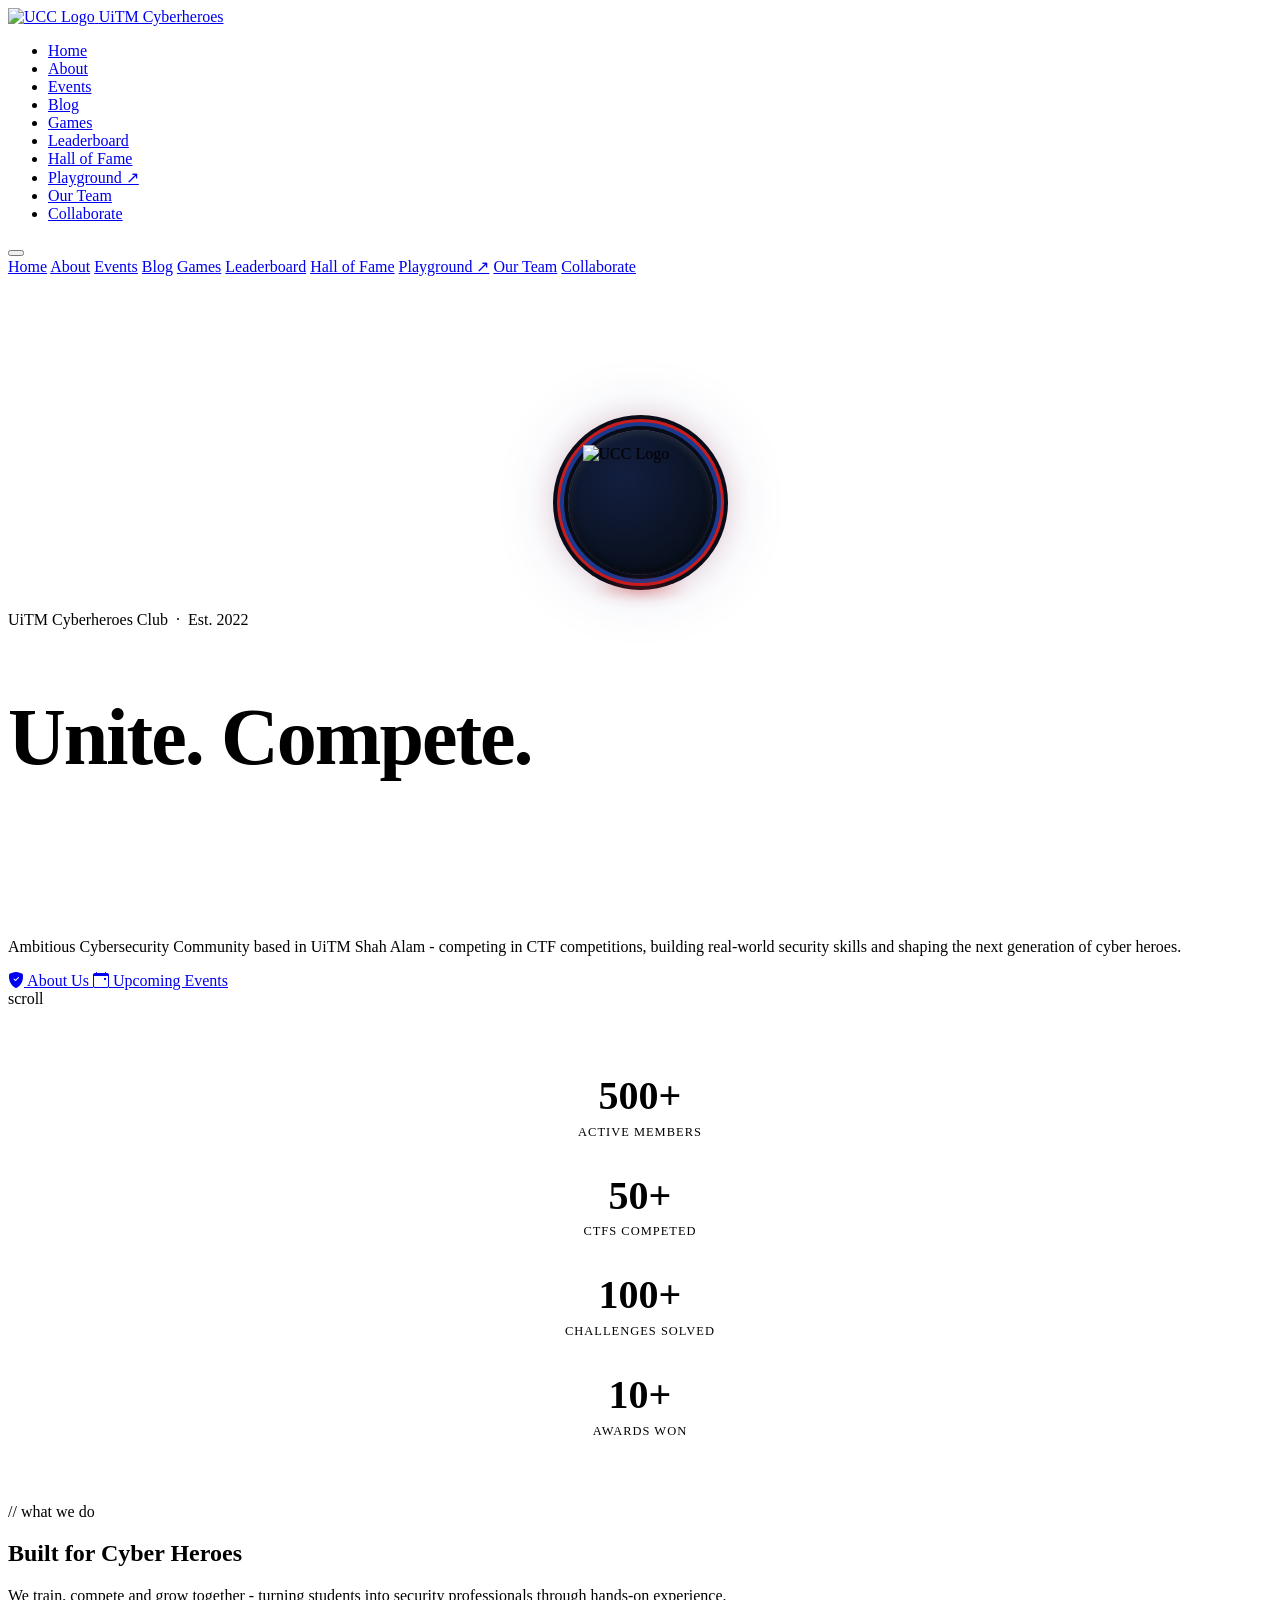
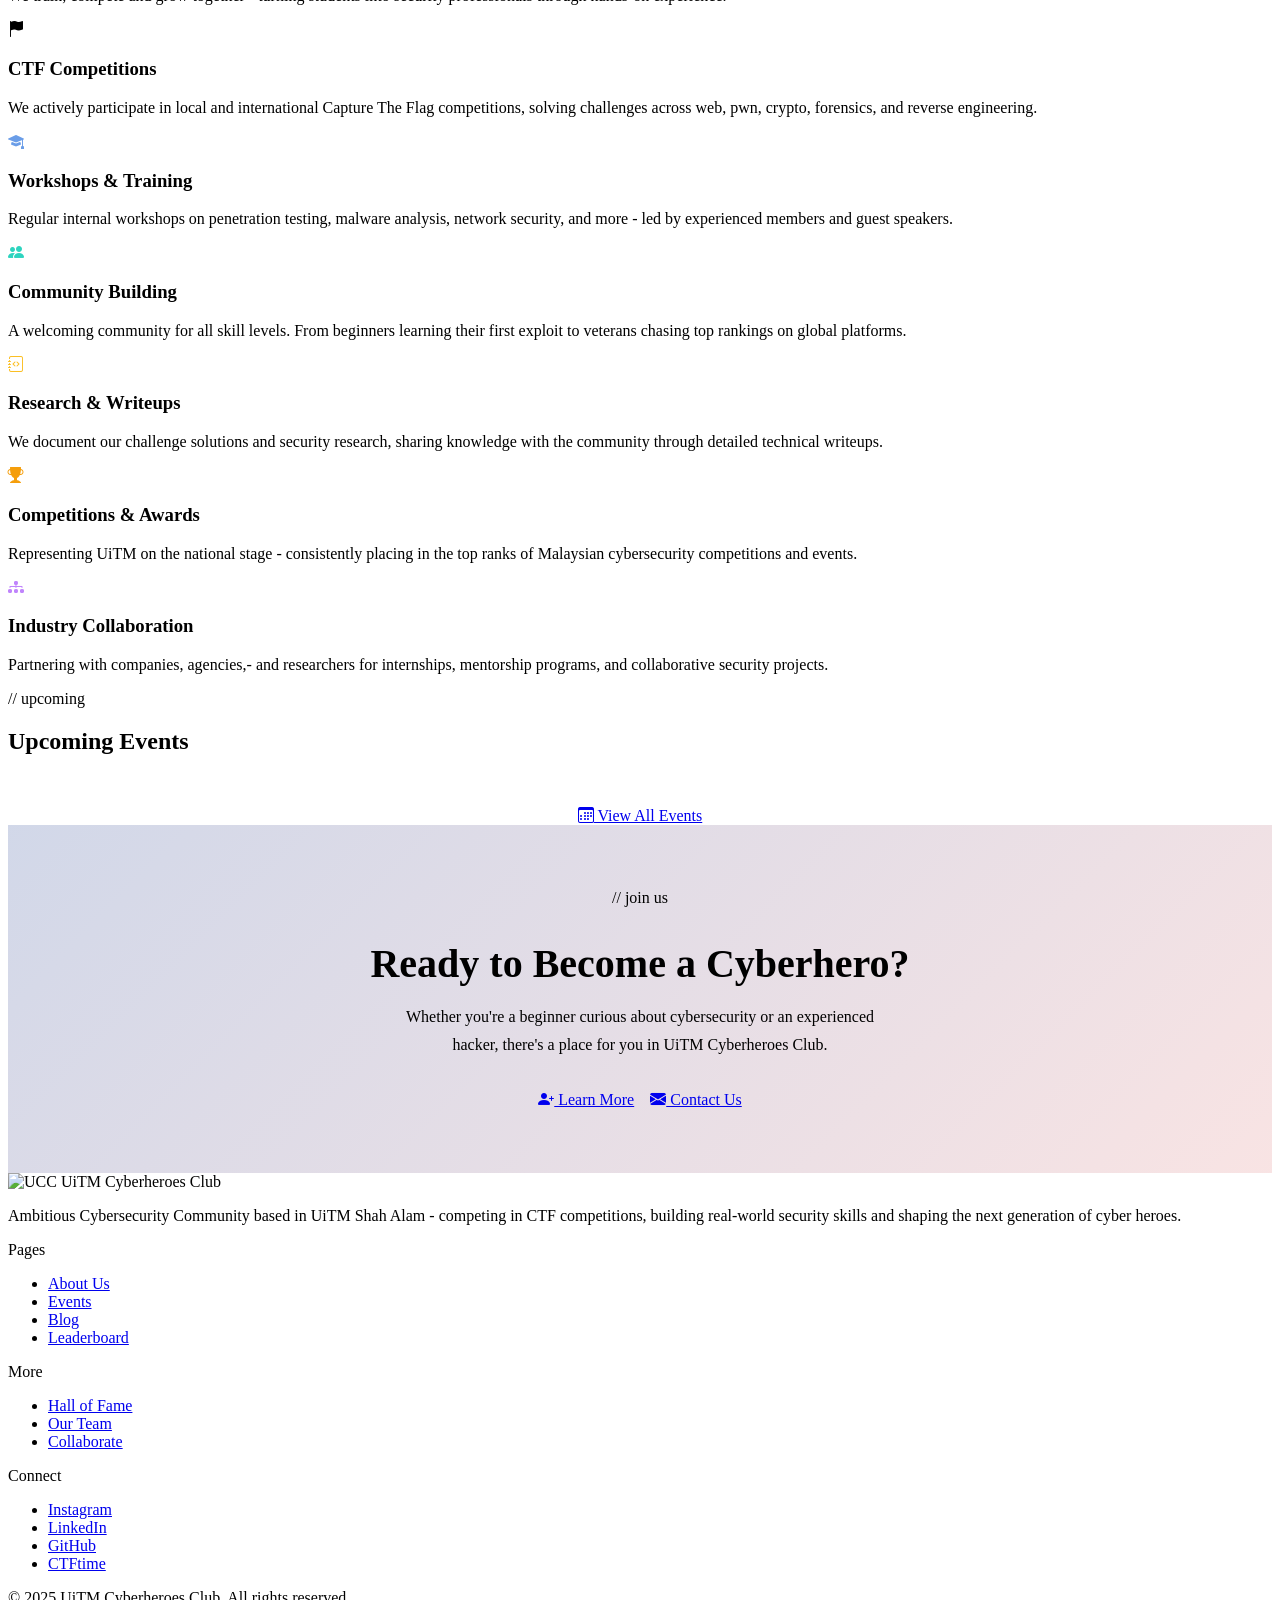
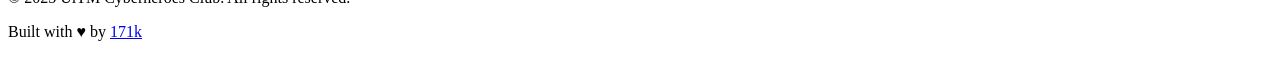
==== index.html @ 69fd8a37 "Add files via upload" ====
<!DOCTYPE html>
<html lang="en">
<head>
  <meta charset="UTF-8" />
  <meta name="viewport" content="width=device-width, initial-scale=1.0" />
  <title>UiTM Cyberheroes Club</title>
  <meta name="description" content="UiTM Cyberheroes Club — Malaysia's elite student cybersecurity team. CTF competitions, security research, and community." />
  <link rel="icon" href="assets/logo.png" />
  <link rel="stylesheet" href="css/style.css" />
  <link rel="stylesheet" href="https://cdn.jsdelivr.net/npm/bootstrap-icons@1.11.3/font/bootstrap-icons.min.css" />
  <style>
    /* ===== COIN LOGO ===== */
    .hero-coin-wrap {
      position: relative;
      width: 145px;
      height: 145px;
      margin: 0 auto 2.25rem;
      /* Low perspective = strong squish at the sides, like a real spinning coin */
      perspective: 380px;
    }
    .hero-coin {
      width: 100%;
      height: 100%;
      position: relative;
      transform-style: preserve-3d;
      animation: coinFlip 4.2s ease-in-out infinite;
    }

    /* shared face base */
    .hero-coin-front,
    .hero-coin-back {
      position: absolute;
      inset: 0;
      border-radius: 50%;
      backface-visibility: hidden;
      display: flex;
      align-items: center;
      justify-content: center;
      /* layered rim: dark gap → navy band → red accent → outer glow */
      box-shadow:
        0 0 0 4px  #070c18,
        0 0 0 8px  #1b3a8f,
        0 0 0 11px #c91c1c,
        0 0 0 15px #070c18,
        0 0 36px rgba(201,28,28,.45),
        0 0 70px rgba(27,58,143,.25),
        inset 0  3px  8px rgba(255,255,255,.12),
        inset 0 -3px  8px rgba(0,0,0,.6);
    }

    /* FRONT: dark face with logo */
    .hero-coin-front {
      background: radial-gradient(circle at 38% 32%, #131f40, #050a10);
    }
    .hero-coin-front img {
      width: 80%;
      height: 80%;
      object-fit: contain;
    }

    /* BACK: blank dark steel */
    .hero-coin-back {
      transform: rotateY(180deg);
      background:
        radial-gradient(ellipse at 35% 28%, rgba(255,255,255,.06) 0%, transparent 55%),
        radial-gradient(circle at 50% 50%, #0c1830, #040710);
    }
    /* Concentric groove rings — classic blank-coin look */
    .hero-coin-back::before {
      content: '';
      position: absolute;
      inset: 16%;
      border-radius: 50%;
      border: 1px solid rgba(255,255,255,.055);
      box-shadow:
        0 0 0 9px  rgba(255,255,255,.03),
        0 0 0 18px rgba(255,255,255,.02),
        0 0 0 27px rgba(255,255,255,.012);
      pointer-events: none;
    }
    /* Very faint UCC stamp */
    .hero-coin-back::after {
      content: 'UCC';
      font-family: var(--font-head);
      font-size: 1.6rem;
      font-weight: 900;
      letter-spacing: 5px;
      color: rgba(255,255,255,.065);
      position: relative;
      z-index: 1;
      text-indent: 5px;
    }

    /* Floor glow shadow */
    .hero-coin-glow {
      position: absolute;
      bottom: -22px;
      left: 50%;
      transform: translateX(-50%);
      width: 100px;
      height: 18px;
      border-radius: 50%;
      background: radial-gradient(ellipse, rgba(201,28,28,.5) 0%, transparent 70%);
      filter: blur(6px);
      animation: glowPulse 4.2s ease-in-out infinite;
    }

    /* Pause on front, spin to back, pause, spin back */
    @keyframes coinFlip {
      0%   { transform: rotateY(0deg);   }
      18%  { transform: rotateY(0deg);   }
      46%  { transform: rotateY(180deg); }
      64%  { transform: rotateY(180deg); }
      92%  { transform: rotateY(360deg); }
      100% { transform: rotateY(360deg); }
    }
    @keyframes glowPulse {
      0%,18%,64%,100% { opacity:.5; transform: translateX(-50%) scaleX(1);  }
      46%             { opacity:.9; transform: translateX(-50%) scaleX(1.5); }
    }

    /* ===== STYLED HEADLINE ===== */
    .hero-title {
      font-size: clamp(2.6rem, 7vw, 5rem) !important;
      letter-spacing: -2px !important;
      line-height: 1.05 !important;
    }
    .hero-word {
      display: inline-block;
      opacity: 0;
      animation: wordReveal .6s cubic-bezier(.22,.61,.36,1) forwards;
    }
    .hero-word-1 { animation-delay: .15s; }
    .hero-word-2 { animation-delay: .35s; }
    .hero-word-3 { animation-delay: .55s; font-size: 110%; }

    @keyframes wordReveal {
      from { opacity:0; transform: translateY(24px) skewX(-6deg); }
      to   { opacity:1; transform: translateY(0)    skewX(0deg); }
    }
    .hero-dot {
      color: var(--red-bright);
      -webkit-text-fill-color: var(--red-bright);
      font-weight: 900;
    }
    /* the dot on the gradient word needs special treatment */
    .hero-word-3 {
      background: linear-gradient(135deg, #6a9de8 0%, var(--red-bright) 100%);
      -webkit-background-clip: text;
      -webkit-text-fill-color: transparent;
      background-clip: text;
    }
    .hero-dot-grad {
      background: var(--red-bright);
      -webkit-background-clip: text;
      -webkit-text-fill-color: transparent;
      background-clip: text;
    }
    /* subtle glow behind big word */
    .hero-word-3::after {
      content: 'Captivate.';
      position: absolute;
      inset: 0;
      background: inherit;
      -webkit-background-clip: text;
      background-clip: text;
      -webkit-text-fill-color: transparent;
      filter: blur(18px);
      opacity: .45;
      z-index: -1;
    }
    .hero-word-3 { position: relative; }
  </style>
</head>
<body>

<!-- ===== NAVBAR ===== -->
<nav class="navbar">
  <a href="index.html" class="nav-brand">
    <img src="assets/logo.png" alt="UCC Logo" />
    <span class="nav-brand-text">UiTM Cyberheroes</span>
  </a>
  <ul class="nav-links">
    <li><a href="index.html" class="active">Home</a></li>
    <li><a href="about.html">About</a></li>
    <li><a href="events.html">Events</a></li>
    <li><a href="blog.html">Blog</a></li>
    <li><a href="games.html">Games</a></li>
    <li><a href="leaderboard.html">Leaderboard</a></li>
    <li><a href="hall-of-fame.html">Hall of Fame</a></li>
      <li><a href="https://awan.uitm.edu.my/ctf/" target="_blank" rel="noopener">Playground ↗</a></li>
    <li><a href="org-chart.html">Our Team</a></li>
    <li><a href="media.html" class="nav-cta">Collaborate</a></li>
  </ul>
  <button class="hamburger" aria-label="Menu">
    <span></span><span></span><span></span>
  </button>
</nav>

<!-- Mobile Nav -->
<div class="mobile-nav">
  <a href="index.html">Home</a>
  <a href="about.html">About</a>
  <a href="events.html">Events</a>
  <a href="blog.html">Blog</a>
  <a href="games.html">Games</a>
  <a href="leaderboard.html">Leaderboard</a>
  <a href="hall-of-fame.html">Hall of Fame</a>
  <a href="https://awan.uitm.edu.my/ctf/" target="_blank" rel="noopener">Playground ↗</a>
  <a href="org-chart.html">Our Team</a>
  <a href="media.html">Collaborate</a>
</div>

<!-- ===== HERO ===== -->
<div class="page-wrapper">
<section class="hero">
  <canvas id="hero-canvas"></canvas>
  <div class="hero-overlay"></div>
  <div class="hero-content">

    <!-- Coin / badge logo -->
    <div class="hero-coin-wrap">
      <div class="hero-coin">
        <div class="hero-coin-front">
          <img src="assets/logo.png" alt="UCC Logo" />
        </div>
        <div class="hero-coin-back"></div>
      </div>
      <div class="hero-coin-glow"></div>
    </div>

    <div class="hero-badge">
      <span class="hero-badge-dot"></span>
      UiTM Cyberheroes Club &nbsp;·&nbsp; Est. 2022
    </div>

    <!-- Styled headline -->
    <h1 class="hero-title">
      <span class="hero-word hero-word-1">Unite<span class="hero-dot">.</span></span>
      <span class="hero-word hero-word-2">Compete<span class="hero-dot">.</span></span><br>
      <span class="hero-word hero-word-3 grad-text">Captivate<span class="hero-dot hero-dot-grad">.</span></span>
    </h1>
    <p class="hero-sub">
      Ambitious Cybersecurity Community based in UiTM Shah Alam -
      competing in CTF competitions, building real-world security skills and shaping the next generation of cyber heroes.
    </p>
    <div class="hero-actions">
      <a href="about.html" class="btn btn-primary">
        <i class="bi bi-shield-fill-check"></i> About Us
      </a>
      <a href="events.html" class="btn btn-outline">
        <i class="bi bi-calendar-event"></i> Upcoming Events
      </a>
    </div>
  </div>
  <div class="hero-scroll">
    <span>scroll</span>
    <div class="scroll-arrow"></div>
  </div>
</section>

<!-- ===== QUICK STATS ===== -->
<section style="padding: 3rem 0; background: var(--bg-secondary); border-top: 1px solid var(--border); border-bottom: 1px solid var(--border);">
  <div class="container">
    <div class="grid-4">
      <div style="text-align:center; padding: 1rem;">
        <div style="font-size:2.5rem; font-weight:900; font-family:var(--font-head); color:var(--red-bright);" id="stat-members">500+</div>
        <div style="font-size:.78rem; color:var(--text-muted); font-family:var(--font-mono); letter-spacing:1px; text-transform:uppercase; margin-top:.35rem;">Active Members</div>
      </div>
      <div style="text-align:center; padding: 1rem; border-left: 1px solid var(--border);">
        <div style="font-size:2.5rem; font-weight:900; font-family:var(--font-head); color:var(--red-bright);">50+</div>
        <div style="font-size:.78rem; color:var(--text-muted); font-family:var(--font-mono); letter-spacing:1px; text-transform:uppercase; margin-top:.35rem;">CTFs Competed</div>
      </div>
      <div style="text-align:center; padding: 1rem; border-left: 1px solid var(--border);">
        <div style="font-size:2.5rem; font-weight:900; font-family:var(--font-head); color:var(--red-bright);">100+</div>
        <div style="font-size:.78rem; color:var(--text-muted); font-family:var(--font-mono); letter-spacing:1px; text-transform:uppercase; margin-top:.35rem;">Challenges Solved</div>
      </div>
      <div style="text-align:center; padding: 1rem; border-left: 1px solid var(--border);">
        <div style="font-size:2.5rem; font-weight:900; font-family:var(--font-head); color:var(--red-bright);">10+</div>
        <div style="font-size:.78rem; color:var(--text-muted); font-family:var(--font-mono); letter-spacing:1px; text-transform:uppercase; margin-top:.35rem;">Awards Won</div>
      </div>
    </div>
  </div>
</section>

<!-- ===== WHAT WE DO ===== -->
<section>
  <div class="container">
    <div class="section-header">
      <span class="section-tag">// what we do</span>
      <div class="divider"><div class="divider-dot"></div></div>
      <h2 class="section-title">Built for Cyber Heroes</h2>
      <p class="section-desc">We train, compete and grow together - turning students into security professionals through hands-on experience.</p>
    </div>
    <div class="grid-3">
      <div class="card">
        <div class="card-icon"><i class="bi bi-flag-fill" style="color:var(--red-bright)"></i></div>
        <h3 class="card-title">CTF Competitions</h3>
        <p class="card-desc">We actively participate in local and international Capture The Flag competitions, solving challenges across web, pwn, crypto, forensics, and reverse engineering.</p>
      </div>
      <div class="card">
        <div class="card-icon"><i class="bi bi-mortarboard-fill" style="color:#6a9de8"></i></div>
        <h3 class="card-title">Workshops & Training</h3>
        <p class="card-desc">Regular internal workshops on penetration testing, malware analysis, network security, and more - led by experienced members and guest speakers.</p>
      </div>
      <div class="card">
        <div class="card-icon"><i class="bi bi-people-fill" style="color:#2dd4bf"></i></div>
        <h3 class="card-title">Community Building</h3>
        <p class="card-desc">A welcoming community for all skill levels. From beginners learning their first exploit to veterans chasing top rankings on global platforms.</p>
      </div>
      <div class="card">
        <div class="card-icon"><i class="bi bi-journal-code" style="color:#fbbf24"></i></div>
        <h3 class="card-title">Research & Writeups</h3>
        <p class="card-desc">We document our challenge solutions and security research, sharing knowledge with the community through detailed technical writeups.</p>
      </div>
      <div class="card">
        <div class="card-icon"><i class="bi bi-trophy-fill" style="color:#f59e0b"></i></div>
        <h3 class="card-title">Competitions & Awards</h3>
        <p class="card-desc">Representing UiTM on the national stage - consistently placing in the top ranks of Malaysian cybersecurity competitions and events.</p>
      </div>
      <div class="card">
        <div class="card-icon"><i class="bi bi-diagram-3-fill" style="color:#c084fc"></i></div>
        <h3 class="card-title">Industry Collaboration</h3>
        <p class="card-desc">Partnering with companies, agencies,- and researchers for internships, mentorship programs, and collaborative security projects.</p>
      </div>
    </div>
  </div>
</section>

<!-- ===== UPCOMING EVENTS PREVIEW ===== -->
<section style="background: var(--bg-secondary); border-top: 1px solid var(--border); border-bottom: 1px solid var(--border);">
  <div class="container">
    <div class="section-header">
      <span class="section-tag">// upcoming</span>
      <div class="divider"><div class="divider-dot"></div></div>
      <h2 class="section-title">Upcoming Events</h2>
    </div>
    <div style="display:flex; flex-direction:column; gap:1rem; max-width:820px; margin:0 auto;"
         id="events-preview"></div>
    <div style="text-align:center; margin-top:2rem;">
      <a href="events.html" class="btn btn-primary"><i class="bi bi-calendar3"></i> View All Events</a>
    </div>
  </div>
</section>

<!-- ===== CTA ===== -->
<section>
  <div class="container">
    <div style="background: linear-gradient(135deg, rgba(27,58,143,.2), rgba(201,28,28,.12)); border: 1px solid var(--border-red); border-radius: var(--radius-xl); padding: 4rem 2rem; text-align:center;">
      <div class="section-tag" style="margin-bottom:.75rem;">// join us</div>
      <h2 style="font-size:clamp(1.75rem,4vw,2.5rem); margin-bottom:1rem;">Ready to Become a Cyberhero?</h2>
      <p style="color:var(--text-secondary); max-width:500px; margin:0 auto 2rem; line-height:1.75;">
        Whether you're a beginner curious about cybersecurity or an experienced hacker, there's a place for you in UiTM Cyberheroes Club.
      </p>
      <div style="display:flex; gap:1rem; justify-content:center; flex-wrap:wrap;">
        <a href="about.html" class="btn btn-primary"><i class="bi bi-person-plus-fill"></i> Learn More</a>
        <a href="media.html" class="btn btn-outline"><i class="bi bi-envelope-fill"></i> Contact Us</a>
      </div>
    </div>
  </div>
</section>

</div><!-- /page-wrapper -->

<!-- ===== FOOTER ===== -->
<footer>
  <div class="container">
    <div class="footer-grid">
      <div>
        <div class="footer-brand">
          <img src="assets/logo.png" alt="UCC" />
          <span class="footer-brand-name">UiTM Cyberheroes Club</span>
        </div>
        <p class="footer-desc">Ambitious Cybersecurity Community based in UiTM Shah Alam - competing in CTF competitions, building real-world security skills and shaping the next generation of cyber heroes.</p>
      </div>
      <div>
        <div class="footer-h">Pages</div>
        <ul class="footer-nav">
          <li><a href="about.html">About Us</a></li>
          <li><a href="events.html">Events</a></li>
          <li><a href="blog.html">Blog</a></li>
          <li><a href="leaderboard.html">Leaderboard</a></li>
        </ul>
      </div>
      <div>
        <div class="footer-h">More</div>
        <ul class="footer-nav">
          <li><a href="hall-of-fame.html">Hall of Fame</a></li>
          <li><a href="org-chart.html">Our Team</a></li>
          <li><a href="media.html">Collaborate</a></li>
        </ul>
      </div>
      <div>
        <div class="footer-h">Connect</div>
        <ul class="footer-nav">
          <li><a href="https://www.instagram.com/cyberheroesofficial?igsh=MXd0aGQ4bGE3NW42dQ==" target="_blank" rel="noopener">Instagram</a></li>
          <li><a href="https://www.linkedin.com/in/uitm-cyberheroes-club-ucc-b5a6482bb/" target="_blank" rel="noopener">LinkedIn</a></li>
          <li><a href="https://github.com/officialcyberheroes" target="_blank" rel="noopener">GitHub</a></li>
          <li><a href="https://ctftime.org/team/283021" target="_blank" rel="noopener">CTFtime</a></li>
        </ul>
      </div>
    </div>
    <div class="footer-bottom">
      <p>&copy; 2025 UiTM Cyberheroes Club. All rights reserved.</p>
      <p>Built with <span class="text-red">♥</span> by <a href="org-chart.html">171k</a></p>
    </div>
  </div>
</footer>

<script src="js/main.js"></script>
</body>
</html>
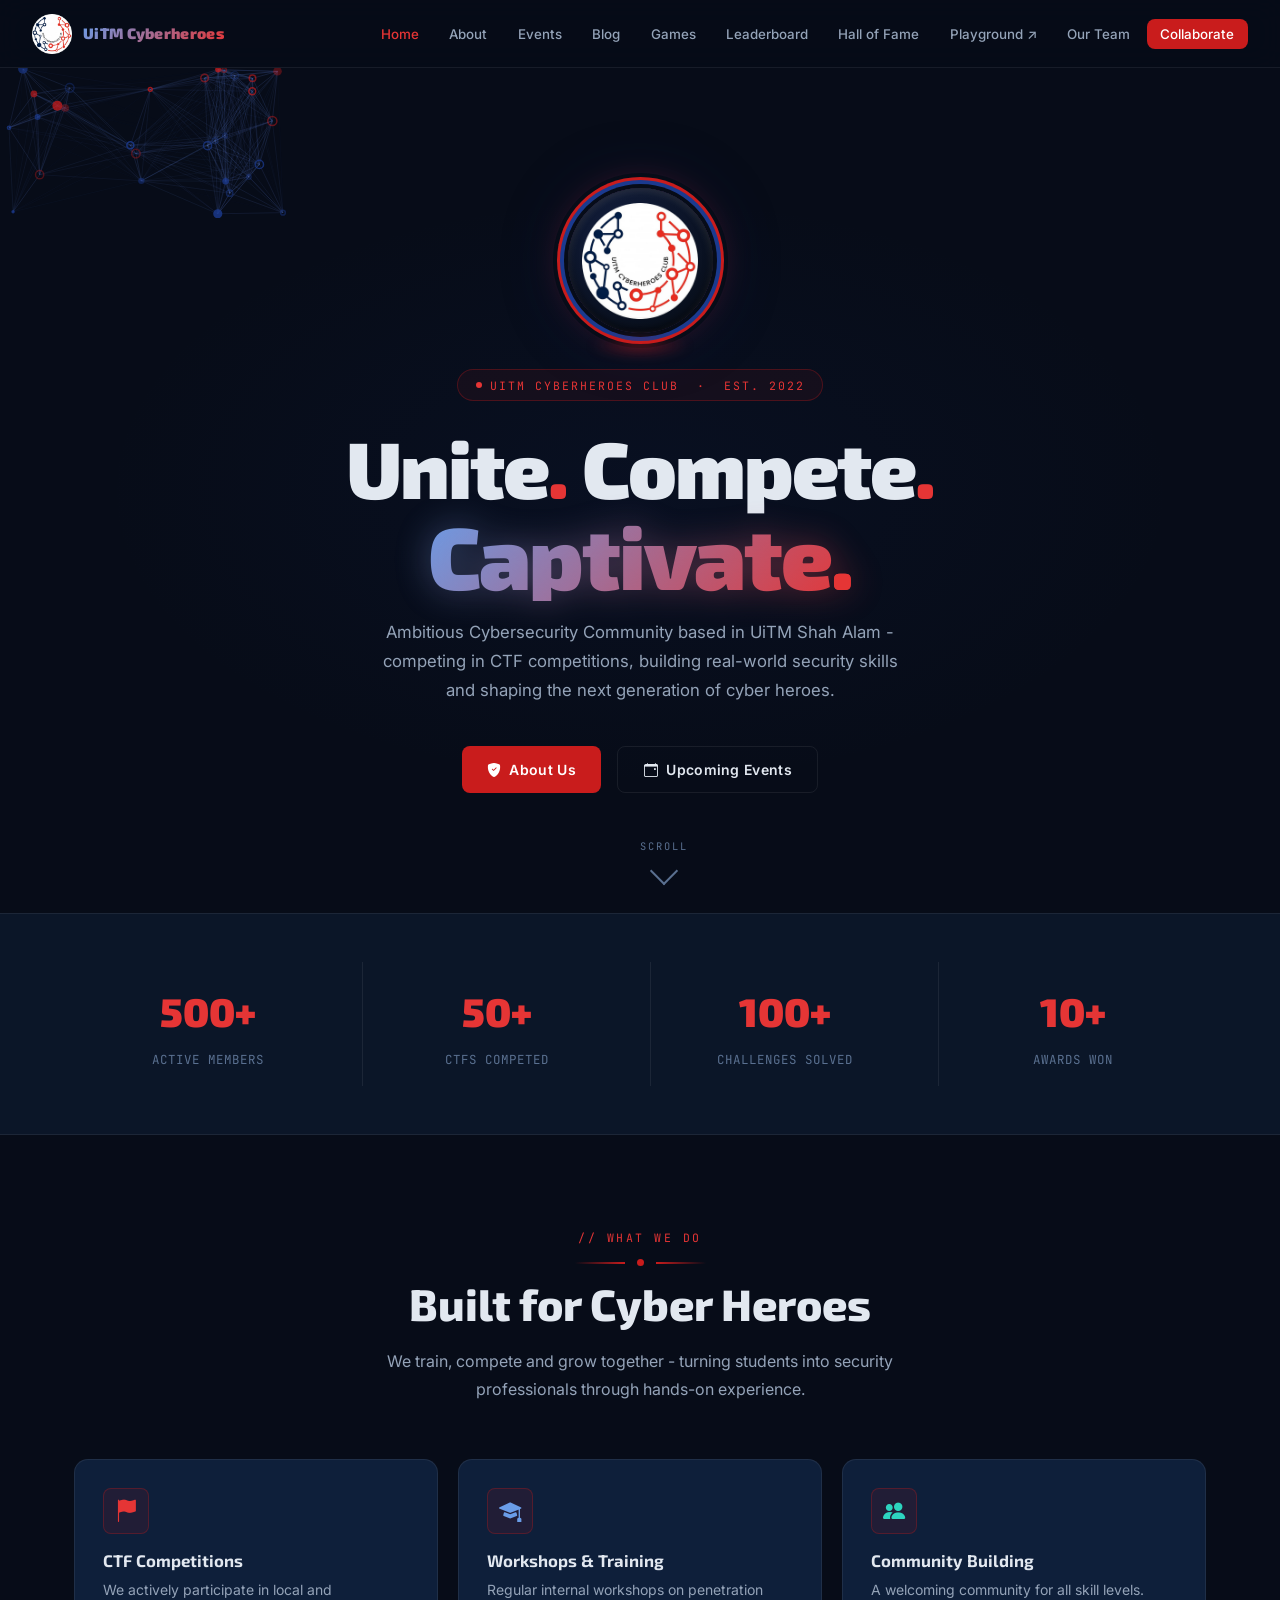
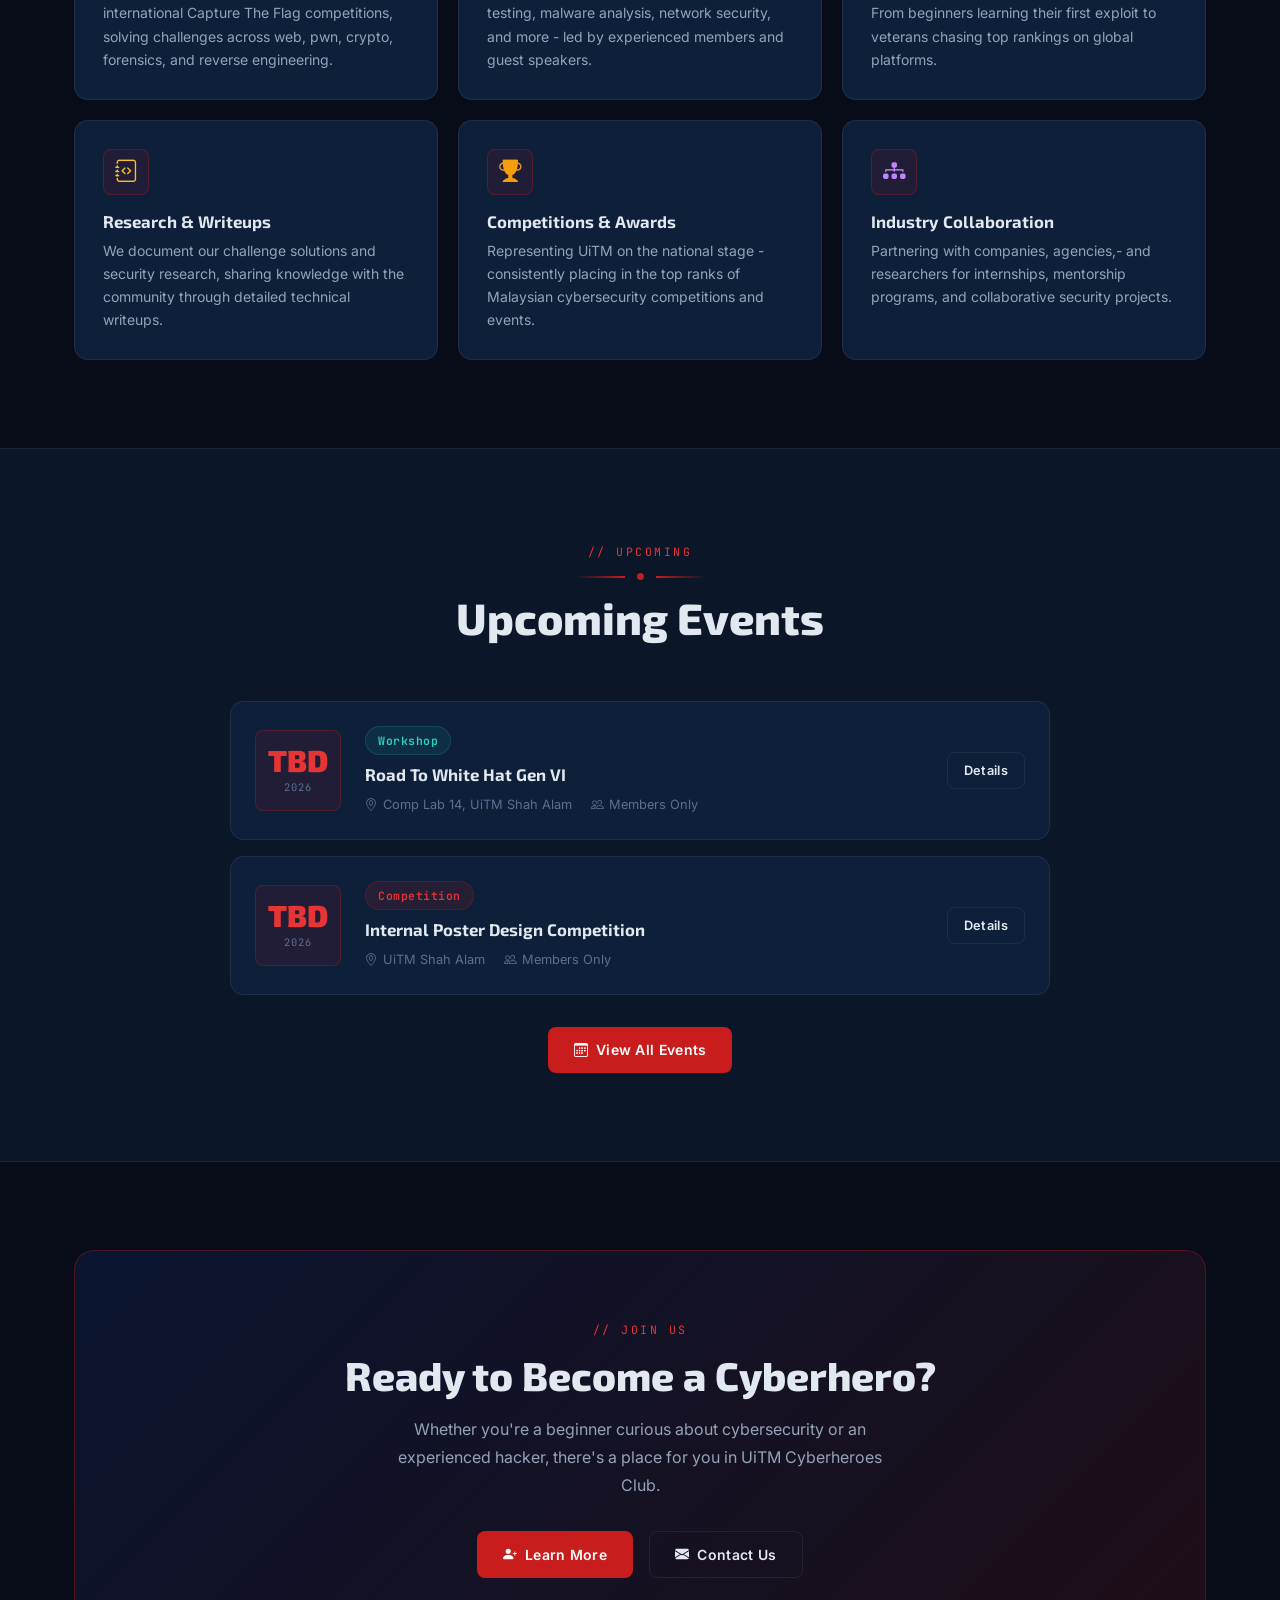
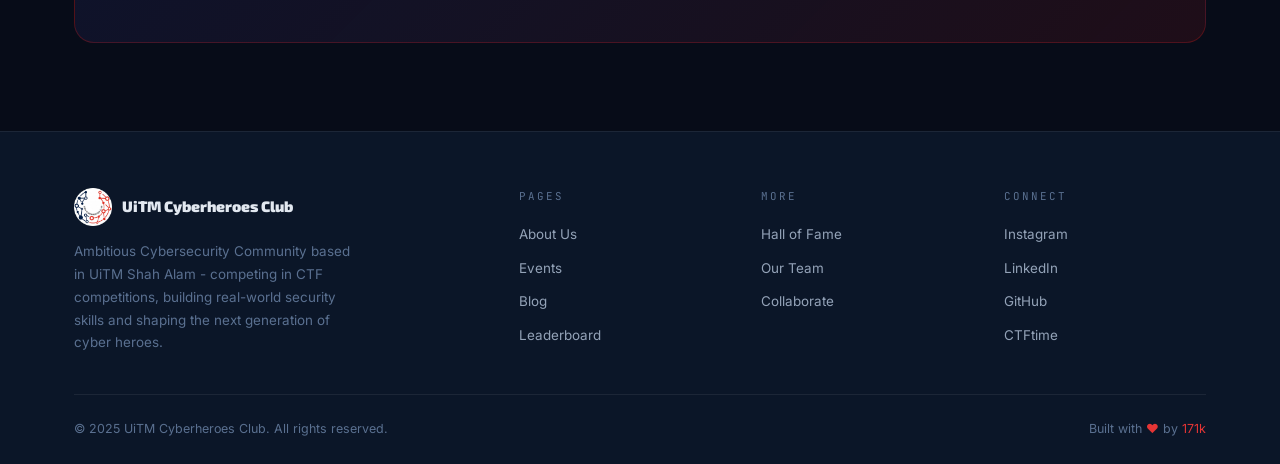
==== commit 06ba088f: "Add files via upload" ====
--- a/index.html
+++ b/index.html
@@ -3,8 +3,8 @@
 <head>
   <meta charset="UTF-8" />
   <meta name="viewport" content="width=device-width, initial-scale=1.0" />
-  <title>UiTM Cyberheroes Club</title>
-  <meta name="description" content="UiTM Cyberheroes Club — Malaysia's elite student cybersecurity team. CTF competitions, security research, and community." />
+  <title>UiTM Cyberheroes Club | Student Cybersecurity Club</title>
+  <meta name="description" content="UiTM Cyberheroes Club (UCC) is a student-led cybersecurity club at UiTM Malaysia. We compete in CTFs, run workshops, and build the next generation of cyber defenders." />
   <link rel="icon" href="assets/logo.png" />
   <link rel="stylesheet" href="css/style.css" />
   <link rel="stylesheet" href="https://cdn.jsdelivr.net/npm/bootstrap-icons@1.11.3/font/bootstrap-icons.min.css" />
@@ -171,6 +171,40 @@
     }
     .hero-word-3 { position: relative; }
   </style>
+
+  <!-- SEO & Open Graph -->
+  <meta name="robots" content="index, follow" />
+  <link rel="canonical" href="https://uitmcyberheroes.com/" />
+  <meta property="og:type" content="website" />
+  <meta property="og:title" content="UiTM Cyberheroes Club | Student Cybersecurity Club" />
+  <meta property="og:description" content="UiTM Cyberheroes Club (UCC) is a student-led cybersecurity club at UiTM Malaysia. We compete in CTFs, run workshops, and build the next generation of cyber defenders." />
+  <meta property="og:url" content="https://uitmcyberheroes.com/" />
+  <meta property="og:image" content="https://uitmcyberheroes.com/assets/logo.png" />
+  <meta property="og:site_name" content="UiTM Cyberheroes Club" />
+  <meta name="twitter:card" content="summary" />
+  <meta name="twitter:title" content="UiTM Cyberheroes Club | Student Cybersecurity Club" />
+  <meta name="twitter:description" content="UiTM Cyberheroes Club (UCC) is a student-led cybersecurity club at UiTM Malaysia. We compete in CTFs, run workshops, and build the next generation of cyber defenders." />
+  <meta name="twitter:image" content="https://uitmcyberheroes.com/assets/logo.png" />
+
+  <!-- Structured Data -->
+  <script type="application/ld+json">
+  {
+    "@context": "https://schema.org",
+    "@type": "Organization",
+    "name": "UiTM Cyberheroes Club",
+    "alternateName": "UCC",
+    "url": "https://uitmcyberheroes.com",
+    "logo": "https://uitmcyberheroes.com/assets/logo.png",
+    "description": "UiTM Cyberheroes Club is a student-led cybersecurity club at UiTM Malaysia, competing in CTFs and running cybersecurity workshops.",
+    "foundingDate": "2022",
+    "sameAs": [
+      "https://www.instagram.com/cyberheroesofficial",
+      "https://github.com/officialcyberheroes",
+      "https://www.linkedin.com/in/uitm-cyberheroes-club-ucc-b5a6482bb/",
+      "https://ctftime.org/team/283021"
+    ]
+  }
+  </script>
 </head>
 <body>
 
--- a/css/style.css
+++ b/css/style.css
@@ -0,0 +1,1109 @@
+/* ============================================================
+   UiTM Cyberheroes Club — Main Stylesheet
+   ============================================================ */
+
+/* ===== GOOGLE FONTS ===== */
+@import url('https://fonts.googleapis.com/css2?family=Exo+2:wght@400;600;700;800;900&family=Inter:wght@400;500;600&family=JetBrains+Mono:wght@400;600&display=swap');
+
+/* ===== RESET ===== */
+*, *::before, *::after { margin: 0; padding: 0; box-sizing: border-box; }
+
+/* ===== TOKENS ===== */
+:root {
+  --bg-primary:        #070c18;
+  --bg-secondary:      #0b1628;
+  --bg-card:           #0e1f3a;
+  --bg-card-hover:     #112448;
+  --navy:              #1b3a8f;
+  --navy-bright:       #2e57cc;
+  --navy-glow:         rgba(27,58,143,.25);
+  --red:               #c91c1c;
+  --red-bright:        #e53535;
+  --red-glow:          rgba(201,28,28,.25);
+  --text-primary:      #e2e8f0;
+  --text-secondary:    #94a3b8;
+  --text-muted:        #5a7090;
+  --border:            rgba(255,255,255,.07);
+  --border-red:        rgba(201,28,28,.3);
+  --border-navy:       rgba(27,58,143,.3);
+  --shadow:            0 8px 32px rgba(0,0,0,.5);
+  --shadow-red:        0 0 24px rgba(201,28,28,.2);
+  --shadow-navy:       0 0 24px rgba(27,58,143,.2);
+  --radius:            8px;
+  --radius-lg:         14px;
+  --radius-xl:         20px;
+  --ease:              .3s ease;
+  --font-head:         'Exo 2', sans-serif;
+  --font-body:         'Inter', sans-serif;
+  --font-mono:         'JetBrains Mono', monospace;
+}
+
+/* ===== BASE ===== */
+html { scroll-behavior: smooth; }
+body {
+  background: var(--bg-primary);
+  color: var(--text-primary);
+  font-family: var(--font-body);
+  line-height: 1.65;
+  overflow-x: hidden;
+}
+h1,h2,h3,h4,h5 { font-family: var(--font-head); font-weight: 800; line-height: 1.2; }
+a { color: inherit; text-decoration: none; }
+img { display: block; max-width: 100%; }
+button { font-family: inherit; cursor: pointer; }
+
+/* ===== SCROLLBAR ===== */
+::-webkit-scrollbar { width: 5px; }
+::-webkit-scrollbar-track { background: var(--bg-secondary); }
+::-webkit-scrollbar-thumb { background: var(--red); border-radius: 3px; }
+
+/* ===== SELECTION ===== */
+::selection { background: rgba(201,28,28,.35); color: #fff; }
+
+/* ===== NAVBAR ===== */
+.navbar {
+  position: fixed; top: 0; left: 0; right: 0; z-index: 1000;
+  height: 68px;
+  display: flex; align-items: center; justify-content: space-between;
+  padding: 0 2rem;
+  background: rgba(7,12,24,.85);
+  backdrop-filter: blur(14px);
+  border-bottom: 1px solid var(--border);
+  transition: var(--ease);
+}
+.navbar.scrolled { background: rgba(7,12,24,.97); box-shadow: 0 2px 24px rgba(0,0,0,.6); }
+
+.nav-brand { display: flex; align-items: center; gap: 11px; }
+.nav-brand img { height: 40px; width: 40px; object-fit: contain; }
+.nav-brand-text {
+  font-family: var(--font-head);
+  font-weight: 900;
+  font-size: .95rem;
+  letter-spacing: .3px;
+  background: linear-gradient(135deg, #6a9de8, var(--red-bright));
+  -webkit-background-clip: text; -webkit-text-fill-color: transparent; background-clip: text;
+}
+
+.nav-links { display: flex; align-items: center; gap: .2rem; list-style: none; }
+.nav-links a {
+  padding: .45rem .85rem;
+  border-radius: var(--radius);
+  font-size: .835rem; font-weight: 500;
+  color: var(--text-secondary);
+  transition: var(--ease);
+  white-space: nowrap;
+}
+.nav-links a:hover { color: var(--text-primary); background: rgba(255,255,255,.06); }
+.nav-links a.active { color: var(--red-bright); }
+.nav-cta { background: var(--red) !important; color: #fff !important; }
+.nav-cta:hover { background: var(--red-bright) !important; box-shadow: var(--shadow-red); }
+
+.hamburger {
+  display: none; flex-direction: column; gap: 5px; cursor: pointer; padding: 6px;
+  background: transparent; border: none; outline: none; -webkit-tap-highlight-color: transparent;
+}
+.hamburger span {
+  display: block; width: 22px; height: 2px;
+  background: var(--text-primary);
+  border-radius: 2px;
+  transition: transform .3s cubic-bezier(.22,1,.36,1), opacity .2s ease, background .2s ease;
+}
+.hamburger.open span:nth-child(1) { transform: rotate(45deg) translate(5px, 5px); background: var(--red-bright); }
+.hamburger.open span:nth-child(2) { opacity: 0; transform: scaleX(0); }
+.hamburger.open span:nth-child(3) { transform: rotate(-45deg) translate(5px, -5px); background: var(--red-bright); }
+
+.mobile-nav {
+  position: fixed; top: 68px; left: 0; right: 0; z-index: 999;
+  background: rgba(7, 12, 24, .97);
+  backdrop-filter: blur(18px); -webkit-backdrop-filter: blur(18px);
+  border-bottom: 1px solid var(--border);
+  padding: .5rem 1rem 1rem;
+  display: flex; flex-direction: column; gap: .15rem;
+  /* Hidden by default — animate instead of display:none */
+  opacity: 0;
+  pointer-events: none;
+  transform: translateY(-10px);
+  transition: opacity .25s ease, transform .3s cubic-bezier(.22, 1, .36, 1);
+}
+.mobile-nav.open {
+  opacity: 1;
+  pointer-events: all;
+  transform: translateY(0);
+}
+/* Stagger each link sliding in */
+.mobile-nav a {
+  padding: .75rem 1rem;
+  border-radius: var(--radius);
+  color: var(--text-secondary);
+  font-size: .9rem;
+  border-left: 2px solid transparent;
+  transition: background var(--ease), color var(--ease), border-color var(--ease),
+              opacity .25s ease, transform .3s cubic-bezier(.22, 1, .36, 1);
+  opacity: 0;
+  transform: translateX(-8px);
+}
+.mobile-nav.open a { opacity: 1; transform: translateX(0); }
+.mobile-nav.open a:nth-child(1)  { transition-delay: .04s; }
+.mobile-nav.open a:nth-child(2)  { transition-delay: .07s; }
+.mobile-nav.open a:nth-child(3)  { transition-delay: .10s; }
+.mobile-nav.open a:nth-child(4)  { transition-delay: .13s; }
+.mobile-nav.open a:nth-child(5)  { transition-delay: .16s; }
+.mobile-nav.open a:nth-child(6)  { transition-delay: .19s; }
+.mobile-nav.open a:nth-child(7)  { transition-delay: .22s; }
+.mobile-nav.open a:nth-child(8)  { transition-delay: .25s; }
+.mobile-nav.open a:nth-child(9)  { transition-delay: .28s; }
+.mobile-nav.open a:nth-child(10) { transition-delay: .31s; }
+.mobile-nav a:hover { background: rgba(255,255,255,.05); color: var(--text-primary); border-left-color: var(--red); }
+.mobile-nav a.active { color: var(--red-bright); border-left-color: var(--red-bright); }
+
+/* ===== PAGE WRAPPER ===== */
+.page-wrapper { padding-top: 68px; min-height: 100vh; }
+
+/* ===== HERO ===== */
+.hero {
+  position: relative;
+  min-height: calc(100vh - 68px);
+  display: flex; align-items: center; justify-content: center;
+  overflow: hidden;
+}
+#hero-canvas { position: absolute; inset: 0; z-index: 0; }
+.hero-overlay {
+  position: absolute; inset: 0; z-index: 0;
+  background: radial-gradient(ellipse 60% 50% at 50% 50%, rgba(27,58,143,.08) 0%, transparent 70%);
+}
+.hero-content { position: relative; z-index: 1; text-align: center; padding: 2rem; max-width: 820px; }
+
+.hero-logo {
+  width: 110px; height: 110px; object-fit: contain;
+  margin: 0 auto 1.75rem;
+  filter: drop-shadow(0 0 32px rgba(201,28,28,.45));
+  animation: float 3.5s ease-in-out infinite;
+}
+@keyframes float { 0%,100%{transform:translateY(0)} 50%{transform:translateY(-12px)} }
+
+.hero-badge {
+  display: inline-flex; align-items: center; gap: .5rem;
+  padding: .35rem 1.1rem;
+  border: 1px solid var(--border-red);
+  border-radius: 100px;
+  font-family: var(--font-mono); font-size: .72rem; letter-spacing: 2px; text-transform: uppercase;
+  color: var(--red-bright);
+  background: rgba(201,28,28,.07);
+  margin-bottom: 1.5rem;
+}
+.hero-badge-dot { width: 6px; height: 6px; border-radius: 50%; background: var(--red-bright); animation: pulse 1.5s ease infinite; }
+@keyframes pulse { 0%,100%{opacity:1} 50%{opacity:.3} }
+
+.hero-title {
+  font-size: clamp(2.4rem, 6vw, 4.5rem);
+  font-weight: 900;
+  letter-spacing: -1px;
+  margin-bottom: 1rem;
+  line-height: 1.08;
+}
+.grad-text {
+  background: linear-gradient(135deg, #6a9de8 0%, var(--red-bright) 100%);
+  -webkit-background-clip: text; -webkit-text-fill-color: transparent; background-clip: text;
+}
+.hero-sub {
+  font-size: 1.05rem; color: var(--text-secondary);
+  max-width: 520px; margin: 0 auto 2.5rem; line-height: 1.75;
+}
+.hero-actions { display: flex; gap: 1rem; justify-content: center; flex-wrap: wrap; }
+.hero-scroll {
+  position: absolute; bottom: 2rem; left: 50%; transform: translateX(-50%);
+  display: flex; flex-direction: column; align-items: center; gap: .4rem;
+  font-family: var(--font-mono); font-size: .65rem; letter-spacing: 2px; color: var(--text-muted);
+  text-transform: uppercase; z-index: 1; animation: fadeInUp .8s 1s both;
+}
+.scroll-arrow { width: 20px; height: 20px; border-right: 2px solid var(--text-muted); border-bottom: 2px solid var(--text-muted); transform: rotate(45deg); animation: scrollBounce 1.5s ease infinite; }
+@keyframes scrollBounce { 0%,100%{transform:rotate(45deg) translateY(0)} 50%{transform:rotate(45deg) translateY(5px)} }
+
+/* ===== BUTTONS ===== */
+.btn {
+  display: inline-flex; align-items: center; gap: .5rem;
+  padding: .7rem 1.6rem;
+  border-radius: var(--radius);
+  font-weight: 600; font-size: .875rem; letter-spacing: .3px;
+  cursor: pointer; border: none; text-decoration: none;
+  transition: var(--ease);
+}
+.btn-primary { background: var(--red); color: #fff; }
+.btn-primary:hover { background: var(--red-bright); transform: translateY(-2px); box-shadow: var(--shadow-red); }
+.btn-outline { background: transparent; color: var(--text-primary); border: 1px solid var(--border); }
+.btn-outline:hover { background: rgba(255,255,255,.06); border-color: rgba(255,255,255,.18); transform: translateY(-2px); }
+.btn-navy { background: var(--navy); color: #fff; }
+.btn-navy:hover { background: var(--navy-bright); transform: translateY(-2px); box-shadow: var(--shadow-navy); }
+.btn-sm { padding: .45rem 1rem; font-size: .8rem; }
+
+/* ===== SECTION ===== */
+section { padding: 5.5rem 0; }
+.container { max-width: 1180px; margin: 0 auto; padding: 0 1.5rem; }
+
+.section-header { text-align: center; margin-bottom: 3.5rem; }
+.section-tag {
+  display: inline-block; margin-bottom: .75rem;
+  font-family: var(--font-mono); font-size: .72rem; letter-spacing: 2.5px; text-transform: uppercase;
+  color: var(--red-bright);
+}
+.section-title { font-size: clamp(1.8rem,4vw,2.75rem); margin-bottom: 1rem; }
+.section-desc { color: var(--text-secondary); max-width: 580px; margin: 0 auto; line-height: 1.75; }
+
+.divider {
+  display: flex; align-items: center; gap: .75rem;
+  width: fit-content; margin: 0 auto .75rem;
+}
+.divider::before,.divider::after { content:''; width:50px; height:2px; }
+.divider::before { background: linear-gradient(90deg, transparent, var(--red)); }
+.divider::after  { background: linear-gradient(90deg, var(--red), transparent); }
+.divider-dot { width: 7px; height: 7px; background: var(--red); border-radius: 50%; }
+
+/* ===== CARDS ===== */
+.card {
+  background: var(--bg-card);
+  border: 1px solid var(--border);
+  border-radius: var(--radius-lg);
+  padding: 1.75rem;
+  transition: var(--ease);
+}
+.card:hover {
+  border-color: var(--border-red);
+  background: var(--bg-card-hover);
+  transform: translateY(-4px);
+  box-shadow: var(--shadow), var(--shadow-red);
+}
+.card-icon {
+  width: 46px; height: 46px; border-radius: var(--radius);
+  display: flex; align-items: center; justify-content: center;
+  font-size: 1.4rem; margin-bottom: 1rem;
+  background: rgba(201,28,28,.1); border: 1px solid var(--border-red);
+}
+.card-title { font-size: 1.05rem; font-weight: 700; margin-bottom: .5rem; font-family: var(--font-head); }
+.card-desc { font-size: .875rem; color: var(--text-secondary); line-height: 1.65; }
+
+/* ===== GRID ===== */
+.grid-2 { display: grid; grid-template-columns: repeat(2,1fr); gap: 1.25rem; }
+.grid-3 { display: grid; grid-template-columns: repeat(3,1fr); gap: 1.25rem; }
+.grid-4 { display: grid; grid-template-columns: repeat(4,1fr); gap: 1.25rem; }
+
+/* ===== PAGE HEADER ===== */
+.page-header {
+  padding: 4.5rem 0 3rem; text-align: center;
+  background: linear-gradient(180deg, rgba(27,58,143,.12) 0%, transparent 100%);
+  border-bottom: 1px solid var(--border);
+  position: relative; overflow: hidden;
+}
+.page-header::before {
+  content: '';  position: absolute; inset: 0;
+  background: radial-gradient(ellipse 50% 80% at 20% 50%, rgba(27,58,143,.1), transparent),
+              radial-gradient(ellipse 50% 80% at 80% 50%, rgba(201,28,28,.07), transparent);
+}
+.page-header .container { position: relative; z-index: 1; }
+.page-tag {
+  display: inline-block; margin-bottom: 1rem;
+  padding: .3rem 1rem; border-radius: 100px;
+  border: 1px solid var(--border-red); background: rgba(201,28,28,.07);
+  font-family: var(--font-mono); font-size: .72rem; letter-spacing: 2.5px; text-transform: uppercase;
+  color: var(--red-bright);
+}
+.page-header h1 { font-size: clamp(2rem,5vw,3.25rem); margin-bottom: .875rem; }
+.page-header p { color: var(--text-secondary); max-width: 580px; margin: 0 auto; }
+
+/* ===== BADGES ===== */
+.badge {
+  display: inline-block; padding: .25rem .75rem; border-radius: 100px;
+  font-size: .72rem; font-weight: 600; font-family: var(--font-mono); letter-spacing: .5px;
+}
+.badge-red   { background: rgba(201,28,28,.12); color: var(--red-bright); border: 1px solid var(--border-red); }
+.badge-navy  { background: rgba(27,58,143,.12); color: #6a9de8; border: 1px solid var(--border-navy); }
+.badge-green { background: rgba(34,197,94,.1); color: #4ade80; border: 1px solid rgba(34,197,94,.2); }
+.badge-teal  { background: rgba(20,184,166,.1); color: #2dd4bf; border: 1px solid rgba(20,184,166,.2); }
+.badge-purple{ background: rgba(168,85,247,.1); color: #c084fc; border: 1px solid rgba(168,85,247,.2); }
+.badge-amber { background: rgba(245,158,11,.1); color: #fbbf24; border: 1px solid rgba(245,158,11,.2); }
+
+/* ===== TAGS (smaller) ===== */
+.tag { display: inline-block; padding: .18rem .55rem; border-radius: 4px; font-size: .7rem; font-family: var(--font-mono); border: 1px solid; }
+.tag-web      { background: rgba(59,130,246,.1); color: #60a5fa; border-color: rgba(59,130,246,.2); }
+.tag-pwn      { background: rgba(239,68,68,.1);  color: #f87171; border-color: rgba(239,68,68,.2); }
+.tag-crypto   { background: rgba(168,85,247,.1); color: #a78bfa; border-color: rgba(168,85,247,.2); }
+.tag-forensics{ background: rgba(20,184,166,.1); color: #2dd4bf; border-color: rgba(20,184,166,.2); }
+.tag-misc     { background: rgba(251,191,36,.1); color: #fbbf24; border-color: rgba(251,191,36,.2); }
+.tag-reverse  { background: rgba(249,115,22,.1); color: #fb923c; border-color: rgba(249,115,22,.2); }
+.tag-easy     { background: rgba(34,197,94,.1);  color: #4ade80; border-color: rgba(34,197,94,.2); }
+.tag-medium   { background: rgba(251,191,36,.1); color: #fbbf24; border-color: rgba(251,191,36,.2); }
+.tag-hard     { background: rgba(239,68,68,.1);  color: #f87171; border-color: rgba(239,68,68,.2); }
+
+/* Blog post category tags */
+.tag-writeup    { background: rgba(59,130,246,.1);  color: #60a5fa; border-color: rgba(59,130,246,.2); }
+.tag-research   { background: rgba(245,158,11,.1);  color: #fbbf24; border-color: rgba(245,158,11,.2); }
+.tag-event      { background: rgba(34,197,94,.1);   color: #4ade80; border-color: rgba(34,197,94,.2); }
+.tag-awareness  { background: rgba(168,85,247,.1);  color: #c084fc; border-color: rgba(168,85,247,.2); }
+
+/* ===== FILTER TABS ===== */
+.filter-bar { display: flex; gap: .5rem; flex-wrap: wrap; margin-bottom: 2rem; }
+.filter-btn {
+  padding: .45rem 1.15rem; border-radius: 100px;
+  font-size: .825rem; font-weight: 500; cursor: pointer;
+  background: var(--bg-card); border: 1px solid var(--border); color: var(--text-secondary);
+  transition: var(--ease);
+}
+.filter-btn:hover,.filter-btn.active {
+  background: rgba(201,28,28,.1); border-color: var(--border-red); color: var(--red-bright);
+}
+
+/* ===== ABOUT PAGE ===== */
+.about-grid { display: grid; grid-template-columns: 1fr 1fr; gap: 4rem; align-items: center; }
+.about-logo-wrap { display: flex; justify-content: center; }
+.about-logo { width: 260px; height: 260px; object-fit: contain; filter: drop-shadow(0 0 40px rgba(201,28,28,.3)); animation: float 4s ease-in-out infinite; }
+.about-stats { display: grid; grid-template-columns: 1fr 1fr; gap: .75rem; margin-top: 2rem; }
+.stat-card { background: var(--bg-card); border: 1px solid var(--border); border-radius: var(--radius); padding: 1.25rem; text-align: center; }
+.stat-num { font-size: 2.2rem; font-weight: 900; font-family: var(--font-head); color: var(--red-bright); line-height: 1; }
+.stat-lbl { font-size: .75rem; color: var(--text-muted); margin-top: .35rem; font-family: var(--font-mono); letter-spacing: 1px; text-transform: uppercase; }
+.feature-list { list-style: none; margin-top: 1.5rem; }
+.feature-list li {
+  display: flex; align-items: flex-start; gap: .75rem;
+  padding: .7rem 0; border-bottom: 1px solid var(--border);
+  font-size: .9rem; color: var(--text-secondary);
+}
+.feature-list li:last-child { border-bottom: none; }
+.feature-list li .icon { color: var(--red-bright); flex-shrink: 0; margin-top: 2px; }
+
+.mission-card {
+  background: linear-gradient(135deg, rgba(27,58,143,.15), rgba(201,28,28,.08));
+  border: 1px solid var(--border-navy);
+  border-radius: var(--radius-lg);
+  padding: 2rem;
+}
+.mission-card h3 { margin-bottom: .75rem; }
+
+/* ===== HALL OF FAME ===== */
+.hof-podium { display: flex; align-items: flex-end; justify-content: center; gap: 1.5rem; margin-bottom: 3rem; flex-wrap: wrap; }
+.hof-podium-item { display: flex; flex-direction: column; align-items: center; gap: .75rem; }
+.podium-trophy { font-size: 3rem; }
+.podium-card {
+  background: var(--bg-card); border: 1px solid var(--border);
+  border-radius: var(--radius-lg); padding: 1.75rem 1.5rem;
+  text-align: center; min-width: 180px;
+  position: relative; overflow: hidden;
+}
+.podium-card::before { content: ''; position: absolute; top: 0; left: 0; right: 0; height: 3px; }
+.podium-1::before { background: linear-gradient(90deg, #f59e0b, #fde68a, #f59e0b); }
+.podium-2::before { background: linear-gradient(90deg, #94a3b8, #e2e8f0, #94a3b8); }
+.podium-3::before { background: linear-gradient(90deg, #d97706, #fbbf24, #d97706); }
+.podium-1 { transform: scale(1.08); }
+.podium-card:hover { transform: scale(1.06) translateY(-4px); border-color: var(--border-red); }
+.podium-1:hover { transform: scale(1.12) translateY(-4px); }
+.podium-name { font-size: 1.1rem; font-weight: 700; font-family: var(--font-head); margin-bottom: .25rem; }
+.podium-event { font-size: .78rem; color: var(--red-bright); font-family: var(--font-mono); margin-bottom: .25rem; }
+.podium-detail { font-size: .78rem; color: var(--text-muted); }
+
+.hof-table-card { background: var(--bg-card); border: 1px solid var(--border); border-radius: var(--radius-lg); overflow-x: auto; -webkit-overflow-scrolling: touch; }
+.hof-table { width: 100%; border-collapse: collapse; }
+.hof-table th { padding: .875rem 1.25rem; text-align: left; font-family: var(--font-mono); font-size: .72rem; letter-spacing: 1.5px; text-transform: uppercase; color: var(--text-muted); border-bottom: 1px solid var(--border); background: rgba(255,255,255,.02); }
+.hof-table td { padding: 1rem 1.25rem; border-bottom: 1px solid var(--border); font-size: .9rem; vertical-align: middle; }
+.hof-table tbody tr:last-child td { border-bottom: none; }
+.hof-table tbody tr:hover { background: rgba(255,255,255,.025); }
+.hof-year { font-family: var(--font-mono); font-size: .78rem; color: var(--text-muted); }
+.hof-place { font-weight: 700; font-family: var(--font-head); }
+
+/* ===== ORG CHART ===== */
+.org-chart-wrap { overflow-x: auto; padding: 2rem 1rem; }
+.org-tree { display: flex; flex-direction: column; align-items: center; min-width: 700px; }
+.org-tree ul { padding-top: 2.5rem; position: relative; display: flex; flex-wrap: wrap; justify-content: center; gap: 0; }
+.org-tree li { float: none; text-align: center; list-style: none; position: relative; padding: 2.5rem .75rem 0; transition: var(--ease); }
+.org-tree li::before,.org-tree li::after {
+  content: ''; position: absolute; top: 0; right: 50%;
+  border-top: 2px solid var(--navy); width: 50%; height: 2.5rem;
+}
+.org-tree li::after { right: auto; left: 50%; border-left: 2px solid var(--navy); }
+.org-tree li:only-child::before,.org-tree li:only-child::after { display: none; }
+.org-tree li:only-child { padding-top: 0; }
+.org-tree li:first-child::before,.org-tree li:last-child::after { border: 0; }
+.org-tree li:last-child::before { border-right: 2px solid var(--navy); border-radius: 0 5px 0 0; }
+.org-tree li:first-child::after { border-radius: 5px 0 0 0; }
+.org-tree ul ul::before { content: ''; position: absolute; top: 0; left: 50%; border-left: 2px solid var(--red); width: 0; height: 2.5rem; }
+
+.org-node {
+  display: inline-flex; flex-direction: column; align-items: center;
+  background: var(--bg-card); border: 1px solid var(--border); border-radius: var(--radius-lg);
+  padding: 1.1rem 1.25rem; min-width: 145px; max-width: 175px;
+  cursor: pointer; transition: var(--ease);
+  position: relative;
+}
+.org-node:hover { border-color: var(--border-red); box-shadow: var(--shadow-red); transform: translateY(-3px); }
+.org-node.is-president { border-color: var(--border-red); background: rgba(201,28,28,.06); }
+.org-node.is-president .org-node-role { color: var(--red-bright); }
+.org-avatar {
+  width: 52px; height: 52px; border-radius: 50%;
+  background: linear-gradient(135deg, var(--navy), var(--red));
+  display: flex; align-items: center; justify-content: center;
+  font-size: 1.3rem; font-weight: 800; font-family: var(--font-head); color: #fff;
+  margin-bottom: .6rem; border: 2px solid rgba(255,255,255,.1);
+  flex-shrink: 0;
+}
+.org-node-name { font-size: .88rem; font-weight: 700; font-family: var(--font-head); margin-bottom: .2rem; }
+.org-node-role { font-size: .68rem; color: var(--text-muted); font-family: var(--font-mono); letter-spacing: .5px; text-align: center; }
+.org-node-tooltip {
+  display: none; position: absolute; top: calc(100% + 8px); left: 50%; transform: translateX(-50%);
+  background: var(--bg-secondary); border: 1px solid var(--border-red);
+  border-radius: var(--radius); padding: .75rem 1rem;
+  font-size: .8rem; color: var(--text-secondary); white-space: nowrap; z-index: 10;
+  box-shadow: var(--shadow);
+}
+.org-node:hover .org-node-tooltip { display: block; }
+
+/* ===== EVENTS ===== */
+.event-card {
+  display: grid; grid-template-columns: auto 1fr auto;
+  gap: 1.5rem; align-items: center;
+  background: var(--bg-card); border: 1px solid var(--border);
+  border-radius: var(--radius-lg); padding: 1.5rem;
+  transition: var(--ease);
+}
+.event-card:hover { border-color: var(--border-red); background: var(--bg-card-hover); transform: translateX(5px); }
+.event-date {
+  background: rgba(201,28,28,.1); border: 1px solid var(--border-red);
+  border-radius: var(--radius); padding: .875rem .75rem; text-align: center; min-width: 64px;
+}
+.event-day { font-size: 1.9rem; font-weight: 900; font-family: var(--font-head); color: var(--red-bright); line-height: 1; }
+.event-month { font-size: .65rem; font-family: var(--font-mono); color: var(--text-muted); text-transform: uppercase; letter-spacing: 1px; margin-top: .2rem; }
+.event-title { font-size: 1.05rem; font-weight: 700; font-family: var(--font-head); margin: .4rem 0 .3rem; }
+.event-meta { display: flex; gap: 1.2rem; flex-wrap: wrap; font-size: .8rem; color: var(--text-muted); }
+.event-meta span { display: flex; align-items: center; gap: .3rem; }
+
+/* event type badges */
+.badge-ctf         { background:rgba(27,58,143,.15); color:#6a9de8; border:1px solid rgba(27,58,143,.3); }
+.badge-workshop    { background:rgba(20,184,166,.1);  color:#2dd4bf; border:1px solid rgba(20,184,166,.2); }
+.badge-seminar     { background:rgba(168,85,247,.1);  color:#c084fc; border:1px solid rgba(168,85,247,.2); }
+.badge-competition { background:rgba(201,28,28,.12);  color:#e53535; border:1px solid rgba(201,28,28,.25); }
+.badge-talk        { background:rgba(245,158,11,.1);  color:#fbbf24; border:1px solid rgba(245,158,11,.2); }
+
+/* ===== GAMES ===== */
+.game-card {
+  background: var(--bg-card);
+  border: 1px solid var(--border);
+  border-radius: var(--radius-lg);
+  overflow: hidden;
+  transition: var(--ease);
+  display: flex;
+  flex-direction: column;
+  position: relative;
+}
+.game-card:hover {
+  border-color: var(--border-red);
+  transform: translateY(-5px);
+  box-shadow: var(--shadow), var(--shadow-red);
+}
+/* Top accent bar — colour set inline per card */
+.game-card-bar { height: 3px; width: 100%; }
+
+.game-card-thumb {
+  width: 100%; aspect-ratio: 16/9;
+  background: linear-gradient(135deg, var(--bg-secondary), rgba(27,58,143,.2));
+  display: flex; align-items: center; justify-content: center;
+  overflow: hidden; position: relative;
+}
+.game-card-thumb img {
+  width: 100%; height: 100%; object-fit: cover; display: block;
+}
+.game-card-thumb-icon {
+  font-size: 3.5rem; opacity: .25; user-select: none;
+}
+.game-card-body { padding: 1.35rem 1.5rem 1.5rem; flex: 1; display: flex; flex-direction: column; gap: .5rem; }
+.game-card-tags { display: flex; gap: .4rem; flex-wrap: wrap; }
+.game-card-title { font-family: var(--font-head); font-size: 1.1rem; font-weight: 800; line-height: 1.25; }
+.game-card-desc  { font-size: .865rem; color: var(--text-secondary); line-height: 1.65; flex: 1; }
+.game-card-meta  { font-family: var(--font-mono); font-size: .72rem; color: var(--text-muted); }
+.game-card-footer {
+  margin-top: .75rem;
+  display: flex; align-items: center; justify-content: space-between; gap: .5rem; flex-wrap: wrap;
+}
+
+/* Game type tags */
+.tag-puzzle      { background: rgba(251,191,36,.1);  color: #fbbf24; border-color: rgba(251,191,36,.2); }
+.tag-quiz        { background: rgba(59,130,246,.1);   color: #60a5fa; border-color: rgba(59,130,246,.2); }
+.tag-simulation  { background: rgba(20,184,166,.1);   color: #2dd4bf; border-color: rgba(20,184,166,.2); }
+.tag-challenge   { background: rgba(201,28,28,.12);   color: #e53535; border-color: rgba(201,28,28,.25); }
+.tag-tool        { background: rgba(168,85,247,.1);   color: #c084fc; border-color: rgba(168,85,247,.2); }
+
+/* ===== WRITEUPS ===== */
+.writeup-card {
+  background: var(--bg-card); border: 1px solid var(--border);
+  border-radius: var(--radius-lg); padding: 1.5rem; transition: var(--ease);
+}
+.writeup-card:hover { border-color: var(--border-red); transform: translateY(-4px); box-shadow: var(--shadow); }
+.writeup-tags { display: flex; gap: .4rem; flex-wrap: wrap; margin-bottom: .75rem; }
+.writeup-title { font-size: 1.05rem; font-weight: 700; font-family: var(--font-head); margin-bottom: .35rem; }
+.writeup-event { font-size: .78rem; color: var(--red-bright); font-family: var(--font-mono); margin-bottom: .5rem; }
+.writeup-excerpt { font-size: .855rem; color: var(--text-secondary); line-height: 1.65; margin-bottom: 1rem; }
+.writeup-footer { display: flex; justify-content: space-between; align-items: center; font-size: .78rem; color: var(--text-muted); }
+
+/* ===== LEADERBOARD ===== */
+.lb-header { display: flex; align-items: center; justify-content: space-between; gap: 1rem; flex-wrap: wrap; margin-bottom: 1.75rem; }
+.lb-source { font-family: var(--font-mono); font-size: .78rem; color: var(--text-muted); }
+.lb-source a { color: var(--red-bright); }
+
+.table-wrap { background: var(--bg-card); border: 1px solid var(--border); border-radius: var(--radius-lg); overflow-x: auto; -webkit-overflow-scrolling: touch; }
+.lb-table { width: 100%; border-collapse: collapse; }
+.lb-table th { padding: .875rem 1.25rem; text-align: left; font-family: var(--font-mono); font-size: .7rem; letter-spacing: 1.5px; text-transform: uppercase; color: var(--text-muted); border-bottom: 1px solid var(--border); background: rgba(255,255,255,.02); }
+.lb-table td { padding: 1rem 1.25rem; border-bottom: 1px solid var(--border); vertical-align: middle; }
+.lb-table tbody tr:last-child td { border-bottom: none; }
+.lb-table tbody tr:hover { background: rgba(255,255,255,.025); }
+
+.rank-badge { display: inline-flex; align-items: center; justify-content: center; width: 32px; height: 32px; border-radius: 50%; font-weight: 700; font-size: .85rem; font-family: var(--font-head); }
+.rank-1 { background:rgba(245,158,11,.15); color:#f59e0b; border:1px solid rgba(245,158,11,.3); }
+.rank-2 { background:rgba(148,163,184,.12); color:#94a3b8; border:1px solid rgba(148,163,184,.3); }
+.rank-3 { background:rgba(205,127,50,.12); color:#cd7f32; border:1px solid rgba(205,127,50,.3); }
+.rank-n { background:rgba(255,255,255,.05); color:var(--text-muted); border:1px solid var(--border); }
+
+.player-cell { display: flex; align-items: center; gap: .875rem; }
+.player-av {
+  width: 38px; height: 38px; border-radius: 50%; flex-shrink: 0;
+  background: linear-gradient(135deg, var(--navy), var(--red));
+  display: flex; align-items: center; justify-content: center;
+  font-size: .85rem; font-weight: 700; color: #fff; font-family: var(--font-head);
+}
+.player-name { font-weight: 600; font-family: var(--font-head); font-size: .9rem; }
+.player-handle { font-size: .73rem; color: var(--text-muted); font-family: var(--font-mono); }
+.points-col { font-family: var(--font-mono); font-weight: 700; color: var(--red-bright); }
+.score-bar { height: 3px; background: rgba(255,255,255,.06); border-radius: 2px; margin-top: 5px; overflow: hidden; width: 80px; }
+.score-fill { height: 100%; background: linear-gradient(90deg, var(--navy-bright), var(--red)); border-radius: 2px; width: 0; transition: width 1s ease; }
+
+/* ===== MEDIA/CONTACT ===== */
+.contact-grid { display: grid; grid-template-columns: 1fr 1fr; gap: 3rem; align-items: start; }
+.contact-form-wrap { background: var(--bg-card); border: 1px solid var(--border); border-radius: var(--radius-lg); padding: 2rem; }
+.form-row { display: grid; grid-template-columns: 1fr 1fr; gap: 1rem; }
+.form-group { margin-bottom: 1.1rem; }
+.form-label { display: block; font-size: .8rem; font-weight: 600; font-family: var(--font-mono); color: var(--text-secondary); margin-bottom: .45rem; letter-spacing: .5px; }
+.form-control {
+  width: 100%; padding: .7rem 1rem;
+  background: rgba(255,255,255,.04); border: 1px solid var(--border);
+  border-radius: var(--radius); color: var(--text-primary); font-size: .875rem;
+  font-family: var(--font-body); outline: none; transition: var(--ease);
+}
+.form-control:focus { border-color: var(--red); background: rgba(201,28,28,.04); box-shadow: 0 0 0 3px rgba(201,28,28,.1); }
+.form-control::placeholder { color: var(--text-muted); }
+textarea.form-control { min-height: 130px; resize: vertical; }
+select.form-control { display: none; } /* hidden — replaced by .custom-select-wrap */
+
+/* ── Custom Select Dropdown ── */
+.custom-select-wrap { position: relative; user-select: none; }
+
+.custom-select-trigger {
+  width: 100%; padding: .7rem 1rem;
+  background: rgba(255,255,255,.04); border: 1px solid var(--border);
+  border-radius: var(--radius); color: var(--text-primary); font-size: .875rem;
+  font-family: var(--font-body); cursor: pointer;
+  display: flex; align-items: center; justify-content: space-between;
+  transition: border-color .2s, background .2s;
+}
+.custom-select-trigger:hover { border-color: rgba(201,28,28,.5); }
+.custom-select-wrap.open .custom-select-trigger {
+  border-color: var(--red);
+  background: rgba(201,28,28,.04);
+  box-shadow: 0 0 0 3px rgba(201,28,28,.1);
+  border-radius: var(--radius) var(--radius) 0 0;
+}
+
+.custom-select-arrow {
+  font-size: .75rem; color: var(--text-muted);
+  transition: transform .25s cubic-bezier(.22,1,.36,1);
+  flex-shrink: 0;
+}
+.custom-select-wrap.open .custom-select-arrow { transform: rotate(180deg); color: var(--red); }
+
+.custom-select-value { flex: 1; }
+.custom-select-value.placeholder { color: var(--text-muted); }
+
+.custom-select-options {
+  position: absolute; top: 100%; left: 0; right: 0; z-index: 200;
+  background: var(--bg-card);
+  border: 1px solid var(--red); border-top: none;
+  border-radius: 0 0 var(--radius) var(--radius);
+  overflow: hidden;
+  max-height: 0; opacity: 0; pointer-events: none;
+  transition: max-height .3s cubic-bezier(.22,1,.36,1), opacity .2s ease;
+  box-shadow: 0 12px 40px rgba(0,0,0,.5);
+}
+.custom-select-wrap.open .custom-select-options {
+  max-height: 320px; opacity: 1; pointer-events: all;
+  overflow-y: auto;
+}
+.custom-select-options::-webkit-scrollbar { width: 4px; }
+.custom-select-options::-webkit-scrollbar-thumb { background: var(--navy); border-radius: 2px; }
+
+.custom-select-option {
+  padding: .65rem 1rem; font-size: .875rem; font-family: var(--font-body);
+  color: var(--text-secondary); cursor: pointer;
+  display: flex; align-items: center; gap: .6rem;
+  transition: background .15s, color .15s;
+  border-bottom: 1px solid rgba(255,255,255,.04);
+}
+.custom-select-option:last-child { border-bottom: none; }
+.custom-select-option::before {
+  content: ''; width: 6px; height: 6px; border-radius: 50%;
+  background: var(--border); flex-shrink: 0;
+  transition: background .15s;
+}
+.custom-select-option:hover { background: rgba(27,58,143,.2); color: var(--text-primary); }
+.custom-select-option:hover::before { background: var(--navy-light); }
+.custom-select-option.selected { color: var(--red-bright); background: rgba(201,28,28,.08); }
+.custom-select-option.selected::before { background: var(--red); }
+
+.info-card { background: var(--bg-card); border: 1px solid var(--border); border-radius: var(--radius-lg); padding: 1.5rem; margin-bottom: 1rem; }
+.info-card h3 { font-size: 1rem; margin-bottom: 1rem; }
+.social-grid { display: flex; flex-direction: column; gap: .6rem; }
+.social-link {
+  display: flex; align-items: center; gap: .875rem;
+  padding: .875rem 1rem; border-radius: var(--radius);
+  background: rgba(255,255,255,.03); border: 1px solid var(--border);
+  font-size: .875rem; font-weight: 500; transition: var(--ease);
+}
+.social-link:hover { border-color: var(--border-red); background: rgba(201,28,28,.06); }
+.social-icon { font-size: 1.2rem; width: 24px; text-align: center; }
+.social-name { flex: 1; }
+.social-handle { font-family: var(--font-mono); font-size: .75rem; color: var(--text-muted); }
+
+/* ===== FOOTER ===== */
+footer {
+  background: var(--bg-secondary);
+  border-top: 1px solid var(--border);
+  padding: 3.5rem 0 1.5rem;
+}
+.footer-grid { display: grid; grid-template-columns: 2fr 1fr 1fr 1fr; gap: 2.5rem; margin-bottom: 2.5rem; }
+.footer-brand { display: flex; align-items: center; gap: 10px; margin-bottom: .875rem; }
+.footer-brand img { height: 38px; width: 38px; object-fit: contain; }
+.footer-brand-name { font-family: var(--font-head); font-weight: 900; font-size: .95rem; }
+.footer-desc { font-size: .84rem; color: var(--text-muted); line-height: 1.7; max-width: 280px; }
+.footer-h { font-family: var(--font-mono); font-size: .68rem; letter-spacing: 2px; text-transform: uppercase; color: var(--text-muted); margin-bottom: .875rem; }
+.footer-nav { list-style: none; display: flex; flex-direction: column; gap: .45rem; }
+.footer-nav a { font-size: .84rem; color: var(--text-secondary); transition: var(--ease); }
+.footer-nav a:hover { color: var(--red-bright); }
+.footer-bottom { border-top: 1px solid var(--border); padding-top: 1.5rem; display: flex; justify-content: space-between; align-items: center; flex-wrap: wrap; gap: .75rem; }
+.footer-bottom p { font-size: .78rem; color: var(--text-muted); }
+.footer-bottom a { color: var(--red-bright); }
+
+/* ===== UTILS ===== */
+.text-red    { color: var(--red-bright); }
+.text-navy   { color: #6a9de8; }
+.text-muted  { color: var(--text-muted); }
+.text-sec    { color: var(--text-secondary); }
+.font-mono   { font-family: var(--font-mono); }
+.font-head   { font-family: var(--font-head); }
+.fw-700      { font-weight: 700; }
+.fw-900      { font-weight: 900; }
+
+.empty-state { text-align: center; padding: 4rem 2rem; color: var(--text-muted); }
+.empty-state-icon { font-size: 3rem; margin-bottom: 1rem; }
+
+.terminal-tag {
+  display: inline-flex; align-items: center; gap: .4rem;
+  font-family: var(--font-mono); font-size: .8rem; color: var(--text-muted);
+  background: rgba(255,255,255,.04); border: 1px solid var(--border);
+  border-radius: var(--radius); padding: .35rem .75rem;
+}
+.terminal-tag::before { content: '$ '; color: var(--red-bright); }
+
+/* ===== ANIMATIONS ===== */
+@keyframes fadeInUp { from{opacity:0;transform:translateY(18px)} to{opacity:1;transform:translateY(0)} }
+.fade-in-up { animation: fadeInUp .55s ease both; }
+.delay-1 { animation-delay: .1s; }
+.delay-2 { animation-delay: .2s; }
+.delay-3 { animation-delay: .3s; }
+.delay-4 { animation-delay: .4s; }
+.delay-5 { animation-delay: .5s; }
+
+/* ═══════════════════════════════════════════
+   MEMBER MODAL
+═══════════════════════════════════════════ */
+.member-modal-overlay {
+  position: fixed;
+  inset: 0;
+  background: rgba(7, 12, 24, .88);
+  backdrop-filter: blur(12px);
+  -webkit-backdrop-filter: blur(12px);
+  z-index: 9999;
+  display: flex;
+  align-items: center;
+  justify-content: center;
+  padding: 1.5rem;
+  opacity: 0;
+  pointer-events: none;
+  transition: opacity .25s ease;
+}
+.member-modal-overlay.is-open {
+  opacity: 1;
+  pointer-events: all;
+}
+
+.member-modal {
+  display: flex;
+  width: 100%;
+  max-width: 680px;
+  min-height: 300px;
+  background: var(--bg-card);
+  border: 1px solid var(--border-navy);
+  border-radius: 1.25rem;
+  overflow: hidden;
+  position: relative;
+  box-shadow:
+    0 32px 80px rgba(0,0,0,.75),
+    0 0 0 1px rgba(201,28,28,.12),
+    inset 0 1px 0 rgba(255,255,255,.05);
+  transform: translateY(28px) scale(.96);
+  transition: transform .38s cubic-bezier(.22, 1, .36, 1);
+}
+.member-modal-overlay.is-open .member-modal {
+  transform: translateY(0) scale(1);
+}
+
+/* ── Left: Photo panel ── */
+.member-modal-photo {
+  width: 210px;
+  flex-shrink: 0;
+  position: relative;
+  background: linear-gradient(155deg, #0b1628 0%, rgba(27,58,143,.15) 55%, #070c18 100%);
+  display: flex;
+  align-items: center;
+  justify-content: center;
+  overflow: hidden;
+}
+/* Concentric glow rings (coin-back aesthetic) */
+.member-modal-photo::before {
+  content: '';
+  position: absolute;
+  inset: 0;
+  box-shadow:
+    inset 0 0 0 18px  rgba(27,58,143,.06),
+    inset 0 0 0 46px  rgba(27,58,143,.04),
+    inset 0 0 0 82px  rgba(27,58,143,.03),
+    inset 0 0 0 130px rgba(27,58,143,.02);
+  pointer-events: none;
+}
+/* Gradient fade → right edge blends into card */
+.member-modal-photo::after {
+  content: '';
+  position: absolute;
+  top: 0; right: 0; bottom: 0;
+  width: 56px;
+  background: linear-gradient(to right, transparent, var(--bg-card));
+  pointer-events: none;
+  z-index: 2;
+}
+/* Red + navy accent bar at bottom */
+.member-modal-photo-bar {
+  position: absolute;
+  bottom: 0; left: 0; right: 0;
+  height: 3px;
+  background: linear-gradient(90deg, var(--navy), var(--red));
+  z-index: 3;
+}
+/* Initials fallback watermark */
+.member-modal-initials {
+  font-family: var(--font-head);
+  font-size: 5rem;
+  font-weight: 900;
+  letter-spacing: -.04em;
+  color: rgba(255,255,255,.07);
+  user-select: none;
+  position: relative;
+  z-index: 1;
+}
+/* Actual photo */
+.member-modal-photo img {
+  position: absolute;
+  inset: 0;
+  width: 100%;
+  height: 100%;
+  object-fit: cover;
+  object-position: center top;
+  z-index: 1;
+}
+
+/* ── Right: Detail panel ── */
+.member-modal-body {
+  flex: 1;
+  padding: 1.75rem 2rem 1.75rem 1.5rem;
+  display: flex;
+  flex-direction: column;
+  gap: .5rem;
+  min-width: 0;
+}
+.member-modal-close {
+  position: absolute;
+  top: .875rem;
+  right: .875rem;
+  width: 30px;
+  height: 30px;
+  border-radius: 50%;
+  border: 1px solid var(--border);
+  background: rgba(255,255,255,.04);
+  color: var(--text-muted);
+  cursor: pointer;
+  display: flex;
+  align-items: center;
+  justify-content: center;
+  font-size: .75rem;
+  transition: background .2s, color .2s, border-color .2s, transform .15s;
+  z-index: 10;
+}
+.member-modal-close:hover {
+  background: var(--red);
+  color: #fff;
+  border-color: var(--red);
+  transform: rotate(90deg);
+}
+/* Role badge: red line + uppercase mono text */
+.member-modal-badge {
+  display: flex;
+  align-items: center;
+  gap: .5rem;
+  font-family: var(--font-mono);
+  font-size: .63rem;
+  font-weight: 600;
+  color: var(--red-bright);
+  text-transform: uppercase;
+  letter-spacing: .15em;
+  margin-top: .25rem;
+}
+.member-modal-badge::before {
+  content: '';
+  display: inline-block;
+  width: 20px;
+  height: 2px;
+  background: var(--red-bright);
+  border-radius: 1px;
+  flex-shrink: 0;
+}
+.member-modal-name {
+  font-family: var(--font-head);
+  font-size: 1.6rem;
+  font-weight: 800;
+  line-height: 1.15;
+  color: var(--text-primary);
+  margin: .15rem 0 0;
+}
+.member-modal-codename {
+  font-family: var(--font-mono);
+  font-size: .88rem;
+  color: var(--navy-bright);
+  min-height: 1.25rem;
+}
+.member-modal-divider {
+  border: none;
+  border-top: 1px solid var(--border);
+  margin: .75rem 0 .375rem;
+}
+.member-modal-row {
+  display: flex;
+  align-items: flex-start;
+  gap: .875rem;
+}
+.member-modal-icon {
+  width: 34px;
+  height: 34px;
+  flex-shrink: 0;
+  border-radius: .5rem;
+  background: rgba(27,58,143,.18);
+  border: 1px solid rgba(27,58,143,.3);
+  display: flex;
+  align-items: center;
+  justify-content: center;
+  color: var(--navy-bright);
+  font-size: .9rem;
+  margin-top: .1rem;
+}
+.member-modal-label {
+  font-family: var(--font-mono);
+  font-size: .6rem;
+  text-transform: uppercase;
+  letter-spacing: .1em;
+  color: var(--text-muted);
+  margin-bottom: .2rem;
+}
+.member-modal-value {
+  font-size: .9rem;
+  color: var(--text-primary);
+  font-weight: 500;
+  word-break: break-word;
+}
+.member-modal-value a {
+  color: var(--navy-bright);
+  text-decoration: none;
+}
+.member-modal-value a:hover { text-decoration: underline; }
+
+/* Org node + member card — pointer cursor to hint clickability */
+.org-node[data-member],
+.member-card[data-member] { cursor: pointer; }
+.org-node[data-member]:hover {
+  border-color: rgba(201,28,28,.5);
+  box-shadow: 0 0 0 2px rgba(201,28,28,.15), var(--shadow);
+}
+.member-card[data-member]:hover {
+  border-color: rgba(201,28,28,.35);
+  transform: translateY(-3px);
+}
+/* Keyboard focus ring */
+.org-node[data-member]:focus-visible,
+.member-card[data-member]:focus-visible {
+  outline: 2px solid var(--red-bright);
+  outline-offset: 3px;
+}
+
+/* ── Mobile: stack photo on top, show full image ── */
+@media (max-width: 540px) {
+  .member-modal-overlay { align-items: flex-end; padding: 0; }
+  .member-modal {
+    flex-direction: column;
+    border-radius: 1.25rem 1.25rem 0 0;
+    max-height: 92vh;
+    overflow-y: auto;
+  }
+  .member-modal-photo {
+    width: 100%;
+    /* Let the image's natural ratio drive the height — no more cropping */
+    height: auto;
+    aspect-ratio: 4/3;
+    flex-shrink: 0;
+  }
+  /* img: show full photo, object-fit contain so nothing is cut off */
+  .member-modal-photo img {
+    object-fit: contain;
+    object-position: center center;
+  }
+  /* Fade from bottom instead of right */
+  .member-modal-photo::after {
+    top: auto; left: 0; right: 0; width: auto;
+    height: 48px;
+    background: linear-gradient(to bottom, transparent, var(--bg-card));
+  }
+  .member-modal-initials { font-size: 5rem; }
+  .member-modal-body { padding: 1.25rem 1.25rem 1.75rem; }
+}
+
+/* ===== RESPONSIVE ===== */
+
+/* ── Tablet (1024px) ── */
+@media (max-width: 1024px) {
+  .grid-4          { grid-template-columns: repeat(2, 1fr); }
+  .footer-grid     { grid-template-columns: 1fr 1fr; }
+  .about-grid      { gap: 2rem; }
+  .contact-grid    { grid-template-columns: 1fr; }
+}
+
+/* ── Mobile (768px) ── */
+@media (max-width: 768px) {
+  /* Nav */
+  .nav-links  { display: none; }
+  .hamburger  { display: flex; }
+
+  /* Grids → single column */
+  .grid-2, .grid-3, .grid-4 { grid-template-columns: 1fr; }
+
+  /* About */
+  .about-grid      { grid-template-columns: 1fr; }
+  .about-logo-wrap { display: none; }
+
+  /* Events */
+  .event-card { grid-template-columns: auto 1fr; gap: 1rem; }
+  .event-card .btn { display: none; }
+
+  /* Tables — reduce padding, stay scrollable */
+  .lb-table  th, .lb-table  td { padding: .75rem .875rem; font-size: .82rem; }
+  .hof-table th, .hof-table td { padding: .75rem .875rem; font-size: .82rem; }
+
+  /* Org chart — smaller nodes */
+  .org-node   { min-width: 105px; max-width: 140px; padding: .875rem .875rem; }
+  .org-avatar { width: 44px; height: 44px; font-size: 1.05rem; }
+  .org-node-name { font-size: .82rem; }
+
+  /* Footer */
+  .footer-grid   { grid-template-columns: 1fr; gap: 1.75rem; }
+  .footer-bottom { flex-direction: column; text-align: center; }
+
+  /* Form */
+  .form-row { grid-template-columns: 1fr; }
+
+  /* Spacing */
+  section       { padding: 3.5rem 0; }
+  .page-header  { padding: 3rem 0 2rem; }
+  .section-header { margin-bottom: 2.5rem; }
+}
+
+/* ── Small mobile (480px) ── */
+@media (max-width: 480px) {
+  /* Base */
+  .navbar    { padding: 0 1rem; }
+  .container { padding: 0 1rem; }
+
+  /* Hero */
+  .hero-actions { flex-direction: column; align-items: center; }
+  .hero-sub     { font-size: .95rem; }
+
+  /* Events — fully stack */
+  .event-card { grid-template-columns: 1fr; gap: .875rem; }
+  .event-date { display: flex; align-items: center; gap: .75rem; width: fit-content; }
+  .event-day  { font-size: 1.5rem; }
+  .event-card .btn { display: inline-flex; } /* restore button now stacked */
+  .event-meta { gap: .75rem; }
+
+  /* HOF podium — stack + flatten scale */
+  .hof-podium { flex-direction: column; align-items: center; }
+  .podium-card { min-width: 0; width: 100%; max-width: 300px; }
+  .podium-1   { transform: none; }
+  .podium-1:hover { transform: scale(1.03) translateY(-4px); }
+
+  /* Leaderboard — hide score bar + solves column */
+  .score-bar { display: none; }
+  .lb-table th:nth-child(4),
+  .lb-table td:nth-child(4) { display: none; }
+
+  /* HOF table — hide Level column on tiny screens */
+  .hof-table th:nth-child(5),
+  .hof-table td:nth-child(5) { display: none; }
+
+  /* Org chart — even smaller */
+  .org-node      { min-width: 88px; padding: .7rem .75rem; }
+  .org-node-name { font-size: .76rem; }
+  .org-node-role { font-size: .62rem; }
+  .org-avatar    { width: 38px; height: 38px; font-size: .9rem; margin-bottom: .4rem; }
+
+  /* Member sections — 2-column on small */
+  .dept-section .grid-2,
+  .dept-section .grid-3,
+  .dept-section .grid-4 { grid-template-columns: 1fr 1fr; }
+
+  /* Stats grid — keep 2 cols */
+  .about-stats { grid-template-columns: 1fr 1fr; }
+
+  /* Page header */
+  .page-header { padding: 2.5rem 0 1.5rem; }
+
+  /* Filter bar */
+  .filter-bar { gap: .375rem; }
+  .filter-btn { padding: .4rem .875rem; font-size: .78rem; }
+
+  /* Leaderboard top-3 */
+  .top3-wrap { gap: .875rem; }
+}
+
+/* ── Very small (360px) ── */
+@media (max-width: 360px) {
+  .nav-brand-text { display: none; }
+
+  /* Member grid → single col */
+  .dept-section .grid-2,
+  .dept-section .grid-3,
+  .dept-section .grid-4 { grid-template-columns: 1fr; }
+
+  /* Buttons */
+  .btn     { padding: .6rem 1.1rem; font-size: .825rem; }
+  .btn-sm  { padding: .4rem .875rem; }
+
+  /* Hero badge */
+  .hero-badge { font-size: .64rem; letter-spacing: 1px; }
+
+  /* Writeup footer — stack */
+  .writeup-footer { flex-direction: column; align-items: flex-start; gap: .5rem; }
+}
